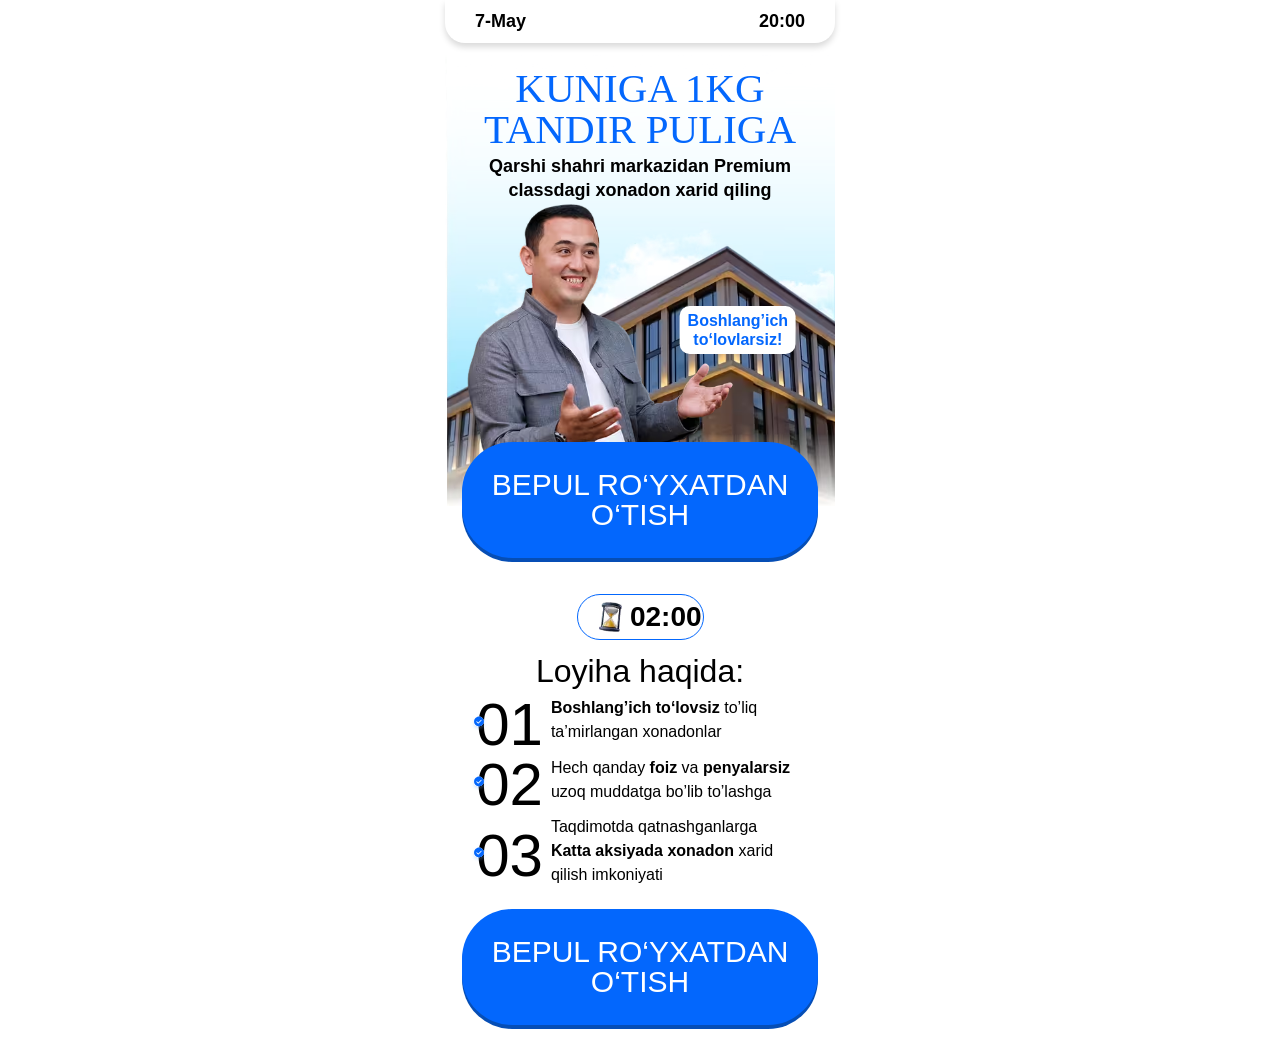
==== index.html @ 40c69740 "addd" ====
<!DOCTYPE html>
<html lang="uz">

<head>
    <meta charset="UTF-8">
    <meta name="viewport" content="width=device-width, initial-scale=1.0">
    <title>Document</title>
    <style>
        .center__bottom,.center__text,.center__title{position:relative}.hero__img,.logo{height:auto;width:100%}.btn,.center__title{text-transform:uppercase}*{margin:0;padding:0;box-sizing:border-box}body,html{overflow-x:hidden}.hero{padding-bottom:36px}.hero__container{max-width:390px;margin-left:auto;margin-right:auto}.hero__top{background-color:#fff;box-shadow:0 4px 6.6px 0 #00000026;padding:11px 30px;display:flex;align-items:center;justify-content:space-between;border-bottom-left-radius:20px;border-bottom-right-radius:20px;margin-bottom:25px}.btn,.timer-container{align-items:center;z-index:11;display:flex;margin-left:auto;margin-right:auto}.top__text{font-family:Inter,sans-serif;font-weight:700;font-size:18px;letter-spacing:0;text-align:center}.center__title{font-family:BebasNeue;font-weight:400;font-size:clamp(34px, 4vw, 41px);line-height:100%;text-align:center;color:#0367fd;margin-bottom:4px;z-index:11}.center__bottom__text,.center__text{font-family:Inter,sans-serif;text-align:center}.center__text{font-weight:700;font-size:clamp(14px, 6vw, 18px);line-height:135%;color:#000;z-index:11}.hero__img{max-width:456px;position:absolute;top:-150px}.logo{max-width:279px;position:relative;z-index:11;left:20px}.center__bottom__text{font-weight:600;font-size:16px;line-height:120%;color:#0367fd;background-color:#fff;padding:5px 8px;border-radius:10px;position:absolute;top:103px;left:50%;transform:translateX(34%);width:max-content}.btn,.inner__title,.row__title{font-family:BebasNeue,sans-serif;line-height:100%}.btn,.row__title,.timer-container{position:relative}.btn{font-weight:400;font-size:30px;text-align:center;max-width:356px;width:100%;justify-content:center;padding:28px 0;background-color:#0367fd;box-shadow:0 4px 0 0 #064eb5;border-radius:50px;border:none;color:#fff;margin-top:-60px}.timer-container{gap:8px;max-width:127px;width:100%;margin-top:36px;border:1px solid #0367fd;border-radius:50px;padding:8px 21px;height:46px}.timer{font-family:BebasNeue,sans-serif;font-weight:600;font-size:28px;letter-spacing:0}.inner__title{margin-top:15px;font-weight:400;font-size:32px;text-align:center;color:#000;margin-bottom:8px}.inner__row{display:flex;align-items:center;justify-content:center;gap:8px;margin-left:auto;margin-right:auto}.row__title{font-weight:400;font-size:60px}.sit{position:absolute;left:-5px;top:20px;height:auto}.row__text{font-family:Inter,sans-serif;font-weight:400;font-size:16px;line-height:150%;max-width:253px;width:100%;margin-bottom:10px}
    </style>
    <link rel="stylesheet" href="./css/main.css" media="print" onload="this.media='all'" />
    <noscript>
        <link rel="stylesheet" href="./css/main.css" />
    </noscript>
</head>

<body>

    <section class="hero">
            <div class="hero__container container">
                <div class="hero__top">
                    <p class="top__text">7-May</p>
                    <p class="top__text">20:00</p>
                </div>
                <div class="hero__center">
                    <h2 class="center__title">Kuniga 1kg tandir puliga</h2>
                    <p class="center__text">Qarshi shahri markazidan Premium <br> classdagi xonadon xarid qiling</p>
                    <div class="center__bottom">
                        <img src="./images/hero__img.avif" width="390" height="456" loading="lazy" decoding="async"
                            alt="Img" class="hero__img">
                        <img src="./images/logo.avif" width="279" height="295" fetchpriority="auto" decoding="async"
                            alt="logo" class="logo">
                        <p class="center__bottom__text">Boshlang’ich <br> to‘lovlarsiz!</p>
                    </div>
                    <button class="btn" id="open">bepul ro‘yxatdan o‘tish</button>
                    <div class="timer-container">
                        <img src="./images/clock.avif" width="24" height="30" loading="lazy" decoding="async" alt="clock"
                            class="clock">
                        <p class="timer" id="timer">01:58</p>
                    </div>
                    <div class="hero__inner">
                        <h2 class="inner__title">Loyiha haqida:</h2>
                        <div class="inner__row">
                            <h2 class="row__title">01 <img src="./images/sit.svg" width="16" height="16 decoding=" async"
                                    loading="lazy" alt="arrow" class="sit"></h2>
                            <p class="row__text"><b>Boshlang’ich to‘lovsiz</b> to’liq <br> ta’mirlangan xonadonlar</p>
                        </div>
                        <div class="inner__row">
                            <h2 class="row__title">02 <img src="./images/sit.svg" width="16" height="16 decoding=" async"
                                    loading="lazy" alt="arrow" class="sit"></h2>
                            <p class="row__text">Hech qanday <b>foiz</b> va <b>penyalarsiz <br></b> uzoq muddatga bo’lib
                                to’lashga </p>
                        </div>
                        <div class="inner__row">
                            <h2 class="row__title">03 <img src="./images/sit.svg" width="16" height="16 decoding=" async"
                                    loading="lazy" alt="arrow" class="sit"></h2>
                            <p class="row__text">Taqdimotda qatnashganlarga <br> <b>Katta aksiyada xonadon</b> xarid <br>
                                qilish imkoniyati</p>
                        </div>
                        <br><br><br><br>
                    </div>
                    <button class="btn" id="open">bepul ro‘yxatdan o‘tish</button>
                </div>
            </div>
    </section>

    <div id="registrationModal" class="homeModal" style="display: none">
        <div class="homeModalOverlay"></div>
        <div class="homeFormContainer">
            <button class="closeButton" id="closeModalBtn">
                <svg xmlns="http://www.w3.org/2000/svg" width="16" height="16" viewBox="0 0 12 12" fill="none">
                    <path d="M1 11L11 1M1 1.00001L11 11" stroke="currentColor" stroke-width="1.5"
                        stroke-linecap="round" />
                </svg>
            </button>
            <div class="homeFormTop">
                <h1 class="homeFormTopTitle">
                    Ro'yxatdan o'tish uchun <br> ma'lumotlaringizni kiriting!
                </h1>
            </div>
            <form id="registrationForm" name="contact-form">
                <div class="HomeFormRow">
                    <label class="HomeFormRowLabel" for="name">Ismingiz:</label>
                    <input class="HomeFormRowInput" type="text" id="name" name="name" placeholder="Ismingizni kiriting"
                        autocomplete="name" />
                    <p class="homeFormErrorText" id="nameError" style="display: none">❌ Ismingizni kiriting!</p>
                </div>

                <div class="HomeFormRow">
                    <label class="HomeFormRowLabel" for="phone">Telefon raqamingiz:</label>
                    <div class="phone-input-container">
                        <button type="button" class="selected-country" id="selectedCountry">
                            <div id="selectedCountryFlag" style="display: flex; align-items: center;"></div>
                            <svg id="dropdownIcon" xmlns="http://www.w3.org/2000/svg" width="16" height="16"
                                viewBox="0 0 24 24" fill="none" stroke="currentColor" stroke-width="2"
                                stroke-linecap="round" stroke-linejoin="round">
                                <polyline points="6 9 12 15 18 9"></polyline>
                            </svg>
                            <span class="selected-code" id="selectedCountryCodeText">+998</span>
                        </button>
                        <div class="country-dropdown" id="countryDropdown" style="display:none"></div>
                        <div class="phone-field" style="flex: 1;">
                            <input class="HomeFormRowInput phone-input" type="tel" id="phone" name="phone"
                                inputmode="numeric" placeholder="88 888 88 88" autocomplete="tel"
                                style="border: none; background-color: transparent; padding-left: 5px; width: 100%;" />
                        </div>
                    </div>
                    <p class="homeFormErrorText" id="phoneError" style="display:none">❌ Telefon raqam mos emas!</p>
                </div>

                <button type="submit" class="HomeFormBtn" id="submitBtn">DAVOM ETISH</button>
            </form>
        </div>
    </div>

    <script defer src="./js/phoneFormatter.js"></script>
    <script defer src="./js/app.js"></script>
</body>

</html>
---- css/main.css ----
@font-face {
    font-family: BebasNeue;
    src: url(../fonts/BebasNeue-Regular.woff2);
    font-display: swap;
}

.country-dropdown,.homeFormContainer{width:100%;box-shadow:0 4px 12px rgb(0 0 0 / .1)}.HomeFormBtn{background:#fb0;text-transform:uppercase;display:flex;align-items:center;justify-content:center}.selected-country{display:flex;align-items:center;background-color:#fff0}.country-option{display:flex;justify-content:space-between;align-items:center}.homeModal,.homeModalOverlay{position:fixed;top:0;height:100vh;width:100%;left:0}.homeModal{z-index:30;justify-content:center;align-items:center;display:flex}.homeModalOverlay{background-color:rgb(0 0 0 / .3);backdrop-filter:blur(5px)}.homeFormContainer{z-index:30;background-color:#fff;color:#000;border-radius:8px;padding:20px 40px 40px;max-width:520px;margin:0 20px;position:fixed;top:50%;left:50%;transform:translate(-50%,-50%)}.homeFormTop{display:flex;justify-content:space-between}.homeFormTopTitle{font-family:Inter,sans-serif;font-size:clamp(21px, 6.6vw, 24px);margin:0 auto 20px;color:#000;font-weight:600;text-align:center}.HomeFormRowInput,.HomeFormRowLabel,.homeFormErrorText{font-family:system-ui,-apple-system,BlinkMacSystemFont,"Segoe UI",sans-serif}.closeButton{background:0 0;border:none;cursor:pointer;padding:4px;justify-content:center;align-items:center;display:flex;position:absolute;top:20px;right:20px;color:#000}.HomeFormRowInput,.country-option:hover{background-color:#f3f7f8}.HomeFormBtn,.phone-input-container{align-items:center;position:relative}.homeFormErrorText{color:#e53e3e;margin-bottom:12px;font-size:14px;padding-top:5px;padding-bottom:5px}.HomeFormRowInput,.HomeFormRowLabel{font-size:18px}.HomeFormRow{margin-bottom:20px}.HomeFormRowLabel{display:block;margin-bottom:6px;color:#000}.HomeFormRowInput{width:100%;padding:10px 16px;border:1px solid #c9c9c9;min-height:48px;border-radius:6px;font-weight:400;outline:0;height:50px;transition:border-color .2s}.HomeFormRowInput:focus,.phone-input-container:focus{border-color:#e71f1f}.HomeFormRowInput::placeholder{color:#aaa}.HomeFormBtn{font-family:sans-serif;height:60px;width:100%;cursor:pointer;border-radius:10px;background-color:#0367FD;transition:.3s;font-weight:700;font-size:28px;color:#fff;text-transform:uppercase;border:none;display:flex;justify-content:center}.country-dropdown,.country-option,.selected-country{font-weight:400!important}.phone-input-container{display:flex;border:1px solid #c9c9c9;background-color:#fff0;border-radius:6px}.selected-code{display:flex;margin-left:10px}.country-selector{position:relative;margin-right:10px}.selected-country{display:flex;align-items:center;padding:10px 0 10px 10px;border-radius:6px;cursor:pointer;min-height:50px;font-family:sans-serif!important;font-size:18px;min-width:max-content;border:none;background-color:#fff0}.country-dropdown{position:absolute;top:110%;left:0;background-color:#fff;border:1px solid #c9c9c9;border-radius:6px;z-index:40;max-height:200px;overflow-y:auto;font-family:sans-serif!important}.country-option{display:flex;justify-content:space-between;align-items:center;padding:10px;cursor:pointer;font-family:sans-serif}.country-option.selected{background-color:#e6f0fa}@media screen and (max-width:768px){.homeFormContainer{max-width:100%;padding:80px 20px 20px;margin:0;border-radius:6px;height:100vh}.homeFormTopTitle{text-align:center;max-width:408px;margin-left:auto;margin-right:auto;font-weight:700;margin-bottom:15px}.homeFormTop{flex-direction:column;align-items:flex-start}.closeButton{width:100%;height:50px;background-color:#000;color:#fff;padding-right:20px;top:0;left:0;justify-content:end}.homeFormErrorText{font-size:12px;margin-bottom:8px}.HomeFormRowLabel{margin-bottom:6px}.HomeFormRowInput{padding:0 12px;min-height:40px;background-color:#fff0}.HomeFormRowInput::placeholder{color:#a3a3a3}.HomeFormBtn{font-size:18px;font-weight:700;margin-top:24px}}@media screen and (max-width:480px){.homeFormContainer{max-width:100%;padding:80px 20px 20px;margin:0;border-radius:6px;height:100vh}.homeFormTopTitle{text-align:center;margin:0 auto 15px}.homeFormErrorText{font-size:12px;margin-bottom:8px}.HomeFormRowLabel{margin-bottom:6px}.HomeFormRowInput{padding:0 12px;min-height:40px;background-color:#fff0;border-radius:10px}.HomeFormRowInput::placeholder{color:#a3a3a3}.HomeFormBtn{font-size:16px;padding:10px 0;margin-top:24px;height:50px}}
---- css/main.css ----
@font-face {
    font-family: BebasNeue;
    src: url(../fonts/BebasNeue-Regular.woff2);
    font-display: swap;
}

.country-dropdown,.homeFormContainer{width:100%;box-shadow:0 4px 12px rgb(0 0 0 / .1)}.HomeFormBtn{background:#fb0;text-transform:uppercase;display:flex;align-items:center;justify-content:center}.selected-country{display:flex;align-items:center;background-color:#fff0}.country-option{display:flex;justify-content:space-between;align-items:center}.homeModal,.homeModalOverlay{position:fixed;top:0;height:100vh;width:100%;left:0}.homeModal{z-index:30;justify-content:center;align-items:center;display:flex}.homeModalOverlay{background-color:rgb(0 0 0 / .3);backdrop-filter:blur(5px)}.homeFormContainer{z-index:30;background-color:#fff;color:#000;border-radius:8px;padding:20px 40px 40px;max-width:520px;margin:0 20px;position:fixed;top:50%;left:50%;transform:translate(-50%,-50%)}.homeFormTop{display:flex;justify-content:space-between}.homeFormTopTitle{font-family:Inter,sans-serif;font-size:clamp(21px, 6.6vw, 24px);margin:0 auto 20px;color:#000;font-weight:600;text-align:center}.HomeFormRowInput,.HomeFormRowLabel,.homeFormErrorText{font-family:system-ui,-apple-system,BlinkMacSystemFont,"Segoe UI",sans-serif}.closeButton{background:0 0;border:none;cursor:pointer;padding:4px;justify-content:center;align-items:center;display:flex;position:absolute;top:20px;right:20px;color:#000}.HomeFormRowInput,.country-option:hover{background-color:#f3f7f8}.HomeFormBtn,.phone-input-container{align-items:center;position:relative}.homeFormErrorText{color:#e53e3e;margin-bottom:12px;font-size:14px;padding-top:5px;padding-bottom:5px}.HomeFormRowInput,.HomeFormRowLabel{font-size:18px}.HomeFormRow{margin-bottom:20px}.HomeFormRowLabel{display:block;margin-bottom:6px;color:#000}.HomeFormRowInput{width:100%;padding:10px 16px;border:1px solid #c9c9c9;min-height:48px;border-radius:6px;font-weight:400;outline:0;height:50px;transition:border-color .2s}.HomeFormRowInput:focus,.phone-input-container:focus{border-color:#e71f1f}.HomeFormRowInput::placeholder{color:#aaa}.HomeFormBtn{font-family:sans-serif;height:60px;width:100%;cursor:pointer;border-radius:10px;background-color:#0367FD;transition:.3s;font-weight:700;font-size:28px;color:#fff;text-transform:uppercase;border:none;display:flex;justify-content:center}.country-dropdown,.country-option,.selected-country{font-weight:400!important}.phone-input-container{display:flex;border:1px solid #c9c9c9;background-color:#fff0;border-radius:6px}.selected-code{display:flex;margin-left:10px}.country-selector{position:relative;margin-right:10px}.selected-country{display:flex;align-items:center;padding:10px 0 10px 10px;border-radius:6px;cursor:pointer;min-height:50px;font-family:sans-serif!important;font-size:18px;min-width:max-content;border:none;background-color:#fff0}.country-dropdown{position:absolute;top:110%;left:0;background-color:#fff;border:1px solid #c9c9c9;border-radius:6px;z-index:40;max-height:200px;overflow-y:auto;font-family:sans-serif!important}.country-option{display:flex;justify-content:space-between;align-items:center;padding:10px;cursor:pointer;font-family:sans-serif}.country-option.selected{background-color:#e6f0fa}@media screen and (max-width:768px){.homeFormContainer{max-width:100%;padding:80px 20px 20px;margin:0;border-radius:6px;height:100vh}.homeFormTopTitle{text-align:center;max-width:408px;margin-left:auto;margin-right:auto;font-weight:700;margin-bottom:15px}.homeFormTop{flex-direction:column;align-items:flex-start}.closeButton{width:100%;height:50px;background-color:#000;color:#fff;padding-right:20px;top:0;left:0;justify-content:end}.homeFormErrorText{font-size:12px;margin-bottom:8px}.HomeFormRowLabel{margin-bottom:6px}.HomeFormRowInput{padding:0 12px;min-height:40px;background-color:#fff0}.HomeFormRowInput::placeholder{color:#a3a3a3}.HomeFormBtn{font-size:18px;font-weight:700;margin-top:24px}}@media screen and (max-width:480px){.homeFormContainer{max-width:100%;padding:80px 20px 20px;margin:0;border-radius:6px;height:100vh}.homeFormTopTitle{text-align:center;margin:0 auto 15px}.homeFormErrorText{font-size:12px;margin-bottom:8px}.HomeFormRowLabel{margin-bottom:6px}.HomeFormRowInput{padding:0 12px;min-height:40px;background-color:#fff0;border-radius:10px}.HomeFormRowInput::placeholder{color:#a3a3a3}.HomeFormBtn{font-size:16px;padding:10px 0;margin-top:24px;height:50px}}
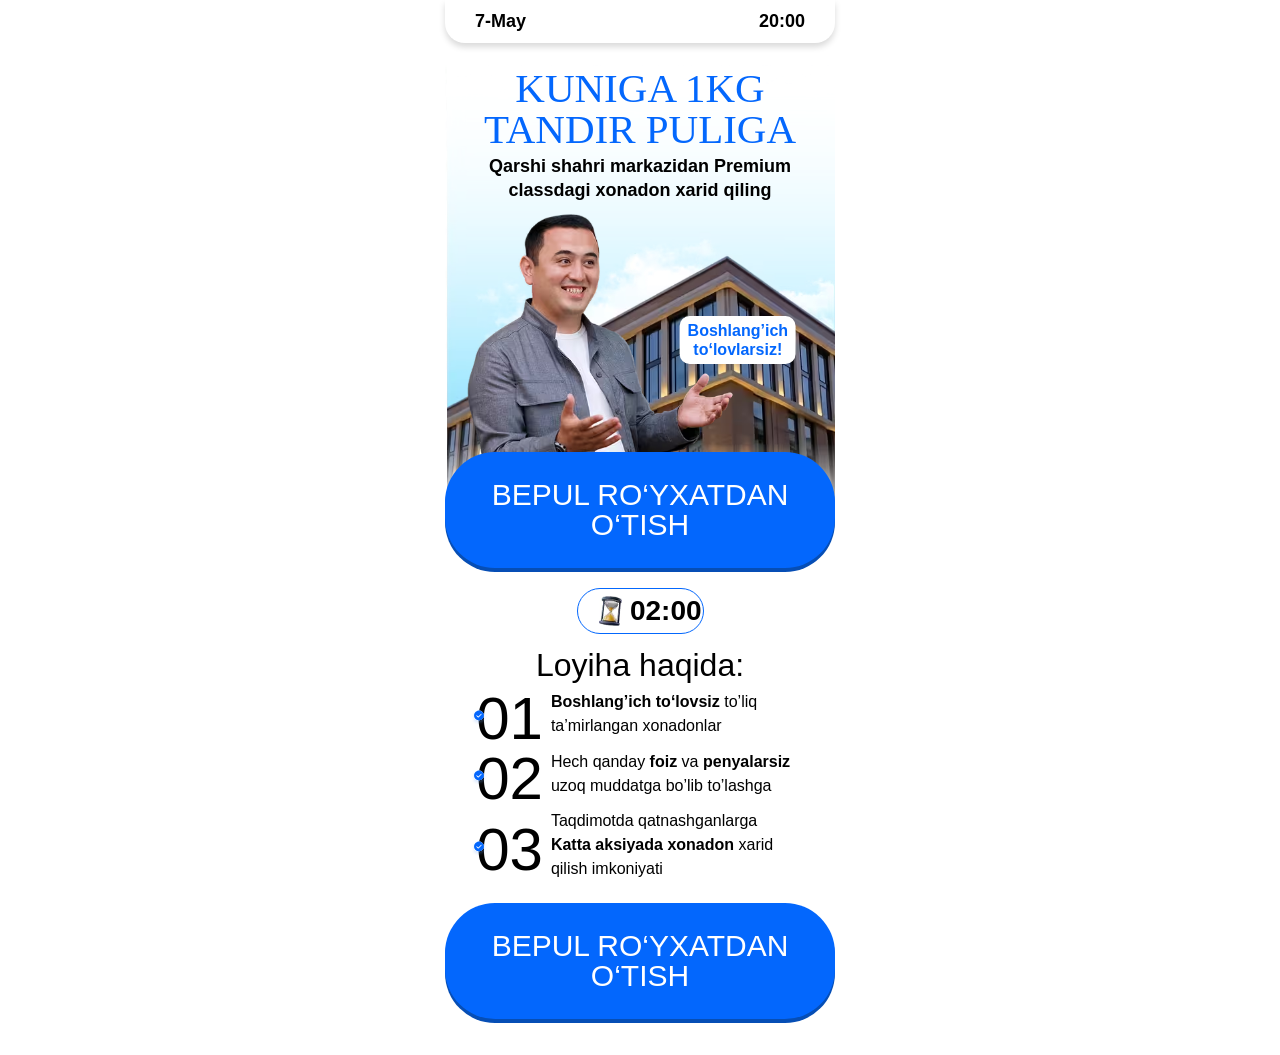
==== commit 55ff1fc8: "addd" ====
--- a/index.html
+++ b/index.html
@@ -5,9 +5,7 @@
     <meta charset="UTF-8">
     <meta name="viewport" content="width=device-width, initial-scale=1.0">
     <title>Document</title>
-    <style>
-        .center__bottom,.center__text,.center__title{position:relative}.hero__img,.logo{height:auto;width:100%}.btn,.center__title{text-transform:uppercase}*{margin:0;padding:0;box-sizing:border-box}body,html{overflow-x:hidden}.hero{padding-bottom:36px}.hero__container{max-width:390px;margin-left:auto;margin-right:auto}.hero__top{background-color:#fff;box-shadow:0 4px 6.6px 0 #00000026;padding:11px 30px;display:flex;align-items:center;justify-content:space-between;border-bottom-left-radius:20px;border-bottom-right-radius:20px;margin-bottom:25px}.btn,.timer-container{align-items:center;z-index:11;display:flex;margin-left:auto;margin-right:auto}.top__text{font-family:Inter,sans-serif;font-weight:700;font-size:18px;letter-spacing:0;text-align:center}.center__title{font-family:BebasNeue;font-weight:400;font-size:clamp(34px, 4vw, 41px);line-height:100%;text-align:center;color:#0367fd;margin-bottom:4px;z-index:11}.center__bottom__text,.center__text{font-family:Inter,sans-serif;text-align:center}.center__text{font-weight:700;font-size:clamp(14px, 6vw, 18px);line-height:135%;color:#000;z-index:11}.hero__img{max-width:456px;position:absolute;top:-150px}.logo{max-width:279px;position:relative;z-index:11;left:20px}.center__bottom__text{font-weight:600;font-size:16px;line-height:120%;color:#0367fd;background-color:#fff;padding:5px 8px;border-radius:10px;position:absolute;top:103px;left:50%;transform:translateX(34%);width:max-content}.btn,.inner__title,.row__title{font-family:BebasNeue,sans-serif;line-height:100%}.btn,.row__title,.timer-container{position:relative}.btn{font-weight:400;font-size:30px;text-align:center;max-width:356px;width:100%;justify-content:center;padding:28px 0;background-color:#0367fd;box-shadow:0 4px 0 0 #064eb5;border-radius:50px;border:none;color:#fff;margin-top:-60px}.timer-container{gap:8px;max-width:127px;width:100%;margin-top:36px;border:1px solid #0367fd;border-radius:50px;padding:8px 21px;height:46px}.timer{font-family:BebasNeue,sans-serif;font-weight:600;font-size:28px;letter-spacing:0}.inner__title{margin-top:15px;font-weight:400;font-size:32px;text-align:center;color:#000;margin-bottom:8px}.inner__row{display:flex;align-items:center;justify-content:center;gap:8px;margin-left:auto;margin-right:auto}.row__title{font-weight:400;font-size:60px}.sit{position:absolute;left:-5px;top:20px;height:auto}.row__text{font-family:Inter,sans-serif;font-weight:400;font-size:16px;line-height:150%;max-width:253px;width:100%;margin-bottom:10px}
-    </style>
+<style>.center__bottom,.center__text,.center__title{position:relative}.hero__img,.logo{height:auto;width:100%}.btn,.center__title{text-transform:uppercase}*{margin:0;padding:0;box-sizing:border-box}body,html{overflow-x:hidden}.hero{padding-bottom:36px}.hero__container{max-width:390px;margin-left:auto;margin-right:auto}.hero__top{background-color:#fff;box-shadow:0 4px 6.6px 0 #00000026;padding:11px 30px;display:flex;align-items:center;justify-content:space-between;border-bottom-left-radius:20px;border-bottom-right-radius:20px;margin-bottom:25px}.btn,.timer-container{align-items:center;z-index:11;display:flex;margin-left:auto;margin-right:auto}.top__text{font-family:Inter,sans-serif;font-weight:700;font-size:18px;letter-spacing:0;text-align:center}.center__title{font-family:BebasNeue;font-weight:400;font-size:clamp(34px, 4vw, 41px);line-height:100%;text-align:center;color:#0367fd;margin-bottom:4px;z-index:11}.center__bottom__text,.center__text{font-family:Inter,sans-serif;text-align:center}.center__text{font-weight:700;font-size:clamp(14px, 6vw, 18px);line-height:135%;color:#000;z-index:11}.hero__img{max-width:456px;position:absolute;top:-150px}.logo{max-width:clamp(263px, 85vw, 279px);width:100%;position:relative;z-index:11;left:20px}.center__bottom__text{font-weight:600;font-size:16px;line-height:120%;color:#0367fd;background-color:#fff;padding:5px 8px;border-radius:10px;position:absolute;top:103px;left:50%;transform:translateX(34%);width:max-content}.btn,.inner__title,.row__title{font-family:BebasNeue,sans-serif;line-height:100%}.btn,.row__title,.timer-container{position:relative}.btn{font-weight:400;font-size:30px;text-align:center;max-width:clamp(280px, 90vw, 396px);width:100%;display:flex;justify-content:center;padding:28px 0;background-color:#0367fd;box-shadow:0 4px 0 0 #064eb5;border-radius:50px;border:none;color:#fff;margin-top:-60px;margin-left:auto;margin-right:auto}.timer-container{gap:8px;max-width:127px;width:100%;margin-top:20px;border:1px solid #0367fd;border-radius:50px;padding:8px 21px;height:46px}.timer{font-family:BebasNeue,sans-serif;font-weight:600;font-size:28px;letter-spacing:0}.inner__title{margin-top:15px;font-weight:400;font-size:32px;text-align:center;color:#000;margin-bottom:8px}.inner__row{display:flex;align-items:center;justify-content:center;gap:8px;margin-left:auto;margin-right:auto;padding-left:20px;padding-right:20px}.row__title{font-weight:400;font-size:60px}.sit{position:absolute;left:-5px;top:20px;height:auto}.row__text{font-family:Inter,sans-serif;font-weight:400;font-size:clamp(14px, 4vw, 16px);line-height:150%;max-width:253px;width:100%;margin-bottom:10px}</style>
     <link rel="stylesheet" href="./css/main.css" media="print" onload="this.media='all'" />
     <noscript>
         <link rel="stylesheet" href="./css/main.css" />
@@ -17,51 +15,52 @@
 <body>
 
     <section class="hero">
-            <div class="hero__container container">
-                <div class="hero__top">
-                    <p class="top__text">7-May</p>
-                    <p class="top__text">20:00</p>
+        <div class="hero__container container">
+            <div class="hero__top">
+                <p class="top__text">7-May</p>
+                <p class="top__text">20:00</p>
+            </div>
+            <div class="hero__center">
+                <h2 class="center__title">Kuniga 1kg tandir puliga</h2>
+                <p class="center__text" style="margin-bottom: 10px;">Qarshi shahri markazidan Premium <br> classdagi
+                    xonadon xarid qiling</p>
+                <div class="center__bottom">
+                    <img src="./images/hero__img.avif" width="390" height="456" loading="lazy" decoding="async"
+                        alt="Img" class="hero__img">
+                    <img src="./images/logo.avif" width="279" height="295" fetchpriority="auto" decoding="async"
+                        alt="logo" class="logo">
+                    <p class="center__bottom__text">Boshlang’ich <br> to‘lovlarsiz!</p>
                 </div>
-                <div class="hero__center">
-                    <h2 class="center__title">Kuniga 1kg tandir puliga</h2>
-                    <p class="center__text">Qarshi shahri markazidan Premium <br> classdagi xonadon xarid qiling</p>
-                    <div class="center__bottom">
-                        <img src="./images/hero__img.avif" width="390" height="456" loading="lazy" decoding="async"
-                            alt="Img" class="hero__img">
-                        <img src="./images/logo.avif" width="279" height="295" fetchpriority="auto" decoding="async"
-                            alt="logo" class="logo">
-                        <p class="center__bottom__text">Boshlang’ich <br> to‘lovlarsiz!</p>
+                <button class="btn" id="open">bepul ro‘yxatdan o‘tish</button>
+                <div class="timer-container">
+                    <img src="./images/clock.avif" width="24" height="30" loading="lazy" decoding="async" alt="clock"
+                        class="clock">
+                    <p class="timer" id="timer">01:58</p>
+                </div>
+                <div class="hero__inner">
+                    <h2 class="inner__title">Loyiha haqida:</h2>
+                    <div class="inner__row">
+                        <h2 class="row__title">01 <img src="./images/sit.svg" width="16" height="16 decoding=" async"
+                                loading="lazy" alt="arrow" class="sit"></h2>
+                        <p class="row__text"><b>Boshlang’ich to‘lovsiz</b> to’liq <br> ta’mirlangan xonadonlar</p>
                     </div>
-                    <button class="btn" id="open">bepul ro‘yxatdan o‘tish</button>
-                    <div class="timer-container">
-                        <img src="./images/clock.avif" width="24" height="30" loading="lazy" decoding="async" alt="clock"
-                            class="clock">
-                        <p class="timer" id="timer">01:58</p>
+                    <div class="inner__row">
+                        <h2 class="row__title">02 <img src="./images/sit.svg" width="16" height="16 decoding=" async"
+                                loading="lazy" alt="arrow" class="sit"></h2>
+                        <p class="row__text">Hech qanday <b>foiz</b> va <b>penyalarsiz <br></b> uzoq muddatga bo’lib
+                            to’lashga </p>
                     </div>
-                    <div class="hero__inner">
-                        <h2 class="inner__title">Loyiha haqida:</h2>
-                        <div class="inner__row">
-                            <h2 class="row__title">01 <img src="./images/sit.svg" width="16" height="16 decoding=" async"
-                                    loading="lazy" alt="arrow" class="sit"></h2>
-                            <p class="row__text"><b>Boshlang’ich to‘lovsiz</b> to’liq <br> ta’mirlangan xonadonlar</p>
-                        </div>
-                        <div class="inner__row">
-                            <h2 class="row__title">02 <img src="./images/sit.svg" width="16" height="16 decoding=" async"
-                                    loading="lazy" alt="arrow" class="sit"></h2>
-                            <p class="row__text">Hech qanday <b>foiz</b> va <b>penyalarsiz <br></b> uzoq muddatga bo’lib
-                                to’lashga </p>
-                        </div>
-                        <div class="inner__row">
-                            <h2 class="row__title">03 <img src="./images/sit.svg" width="16" height="16 decoding=" async"
-                                    loading="lazy" alt="arrow" class="sit"></h2>
-                            <p class="row__text">Taqdimotda qatnashganlarga <br> <b>Katta aksiyada xonadon</b> xarid <br>
-                                qilish imkoniyati</p>
-                        </div>
-                        <br><br><br><br>
+                    <div class="inner__row">
+                        <h2 class="row__title">03 <img src="./images/sit.svg" width="16" height="16 decoding=" async"
+                                loading="lazy" alt="arrow" class="sit"></h2>
+                        <p class="row__text">Taqdimotda qatnashganlarga <br> <b>Katta aksiyada xonadon</b> xarid <br>
+                            qilish imkoniyati</p>
                     </div>
-                    <button class="btn" id="open">bepul ro‘yxatdan o‘tish</button>
+                    <br><br><br><br>
                 </div>
+                <button class="btn" id="open">bepul ro‘yxatdan o‘tish</button>
             </div>
+        </div>
     </section>
 
     <div id="registrationModal" class="homeModal" style="display: none">
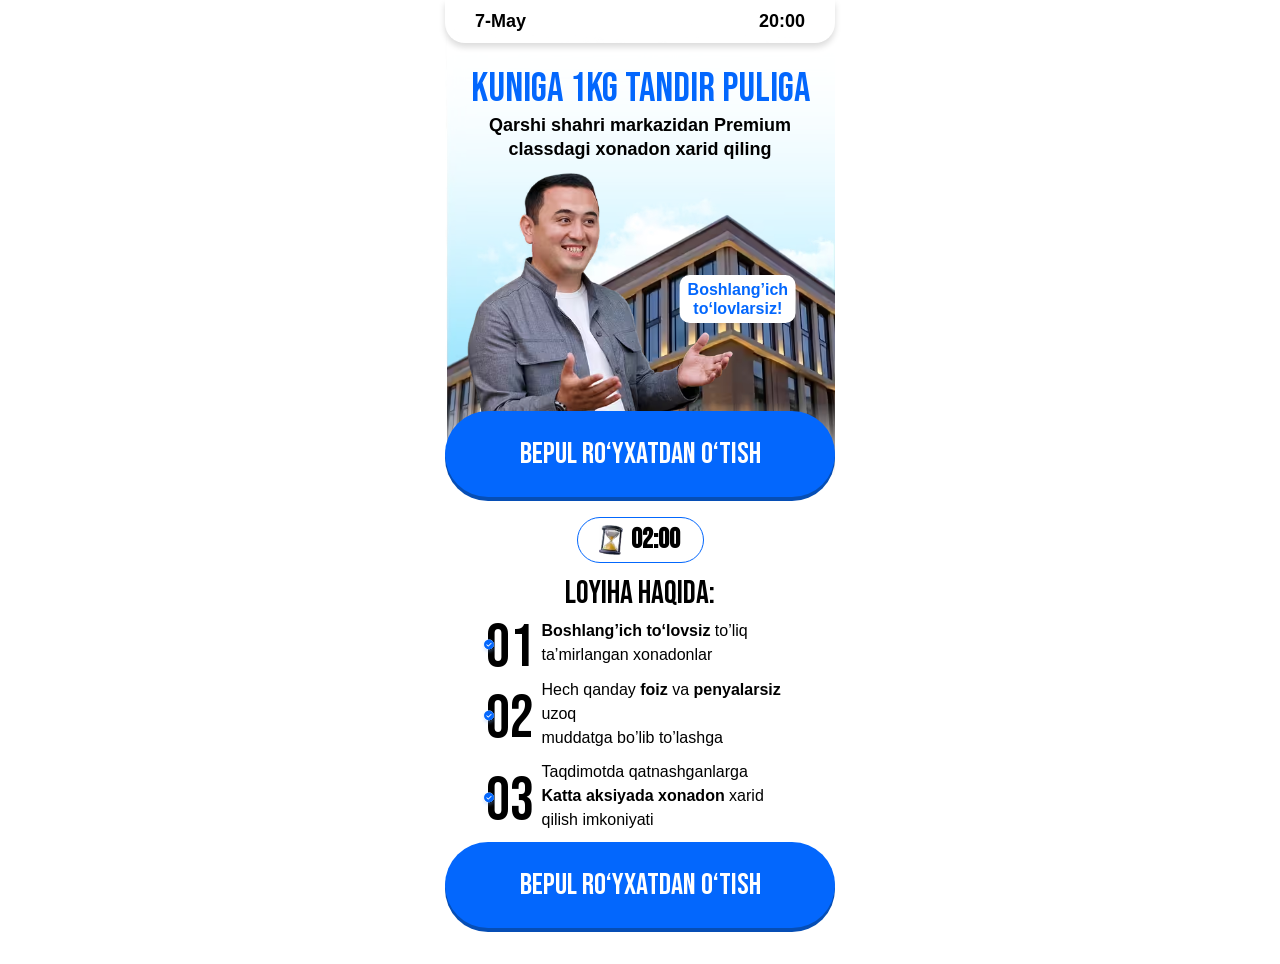
==== commit a213bf0d: "add" ====
--- a/index.html
+++ b/index.html
@@ -1,119 +1,66 @@
 <!DOCTYPE html>
 <html lang="uz">
-
 <head>
-    <meta charset="UTF-8">
-    <meta name="viewport" content="width=device-width, initial-scale=1.0">
-    <title>Document</title>
-<style>.center__bottom,.center__text,.center__title{position:relative}.hero__img,.logo{height:auto;width:100%}.btn,.center__title{text-transform:uppercase}*{margin:0;padding:0;box-sizing:border-box}body,html{overflow-x:hidden}.hero{padding-bottom:36px}.hero__container{max-width:390px;margin-left:auto;margin-right:auto}.hero__top{background-color:#fff;box-shadow:0 4px 6.6px 0 #00000026;padding:11px 30px;display:flex;align-items:center;justify-content:space-between;border-bottom-left-radius:20px;border-bottom-right-radius:20px;margin-bottom:25px}.btn,.timer-container{align-items:center;z-index:11;display:flex;margin-left:auto;margin-right:auto}.top__text{font-family:Inter,sans-serif;font-weight:700;font-size:18px;letter-spacing:0;text-align:center}.center__title{font-family:BebasNeue;font-weight:400;font-size:clamp(34px, 4vw, 41px);line-height:100%;text-align:center;color:#0367fd;margin-bottom:4px;z-index:11}.center__bottom__text,.center__text{font-family:Inter,sans-serif;text-align:center}.center__text{font-weight:700;font-size:clamp(14px, 6vw, 18px);line-height:135%;color:#000;z-index:11}.hero__img{max-width:456px;position:absolute;top:-150px}.logo{max-width:clamp(263px, 85vw, 279px);width:100%;position:relative;z-index:11;left:20px}.center__bottom__text{font-weight:600;font-size:16px;line-height:120%;color:#0367fd;background-color:#fff;padding:5px 8px;border-radius:10px;position:absolute;top:103px;left:50%;transform:translateX(34%);width:max-content}.btn,.inner__title,.row__title{font-family:BebasNeue,sans-serif;line-height:100%}.btn,.row__title,.timer-container{position:relative}.btn{font-weight:400;font-size:30px;text-align:center;max-width:clamp(280px, 90vw, 396px);width:100%;display:flex;justify-content:center;padding:28px 0;background-color:#0367fd;box-shadow:0 4px 0 0 #064eb5;border-radius:50px;border:none;color:#fff;margin-top:-60px;margin-left:auto;margin-right:auto}.timer-container{gap:8px;max-width:127px;width:100%;margin-top:20px;border:1px solid #0367fd;border-radius:50px;padding:8px 21px;height:46px}.timer{font-family:BebasNeue,sans-serif;font-weight:600;font-size:28px;letter-spacing:0}.inner__title{margin-top:15px;font-weight:400;font-size:32px;text-align:center;color:#000;margin-bottom:8px}.inner__row{display:flex;align-items:center;justify-content:center;gap:8px;margin-left:auto;margin-right:auto;padding-left:20px;padding-right:20px}.row__title{font-weight:400;font-size:60px}.sit{position:absolute;left:-5px;top:20px;height:auto}.row__text{font-family:Inter,sans-serif;font-weight:400;font-size:clamp(14px, 4vw, 16px);line-height:150%;max-width:253px;width:100%;margin-bottom:10px}</style>
-    <link rel="stylesheet" href="./css/main.css" media="print" onload="this.media='all'" />
-    <noscript>
-        <link rel="stylesheet" href="./css/main.css" />
-    </noscript>
+<meta charset="UTF-8">
+<meta name="viewport" content="width=device-width,initial-scale=1">
+<title>Yuksalish</title>
+<link rel="preload" href="./fonts/BebasNeue-Regular.woff2" as="font" type="font/woff2" crossorigin>
+<style>@font-face{font-family:BebasNeue;src:url(./fonts/BebasNeue-Regular.woff2) format("woff2");font-display:swap}*{margin:0;padding:0;box-sizing:border-box}body,html{overflow-x:hidden}.hero{padding-bottom:36px}.hero__container{max-width:390px;margin:0 auto}.hero__top{background:#fff;box-shadow:0 4px 6.6px 0 #00000026;padding:11px 30px;display:flex;align-items:center;justify-content:space-between;border-radius:0 0 20px 20px;margin-bottom:25px}.top__text{font-family:Inter,sans-serif;font-weight:700;font-size:18px;text-align:center}.center__title{font-family:BebasNeue,sans-serif;font-weight:400;font-size:clamp(34px,10vw,41px);line-height:100%;text-align:center;text-transform:uppercase;color:#0367fd;margin-bottom:4px;padding:0 20px;position:relative;z-index:11}.center__text{font-family:Inter,sans-serif;font-weight:700;font-size:clamp(14px,6vw,18px);line-height:135%;text-align:center;color:#000;margin-bottom:10px;position:relative;z-index:11}.center__bottom{position:relative}.hero__img{max-width:456px;width:100%;height:auto;position:absolute;top:-150px}.logo{max-width:clamp(263px,85vw,279px);width:100%;height:auto;position:relative;z-index:11;left:20px}.center__bottom__text{font-family:Inter,sans-serif;font-weight:600;font-size:16px;line-height:120%;text-align:center;color:#0367fd;background:#fff;padding:5px 8px;border-radius:10px;position:absolute;top:103px;left:50%;transform:translateX(34%);width:max-content}.btn{font-family:BebasNeue,sans-serif;font-weight:400;font-size:30px;line-height:100%;text-align:center;text-transform:uppercase;max-width:clamp(280px,90vw,396px);width:100%;display:flex;align-items:center;justify-content:center;padding:28px 0;background:#0367fd;box-shadow:0 4px 0 0 #064eb5;border-radius:50px;color:#fff;text-decoration:none;margin:-60px auto 0;position:relative;z-index:11}.timer-container{display:flex;align-items:center;gap:8px;max-width:127px;width:100%;margin:20px auto 0;border:1px solid #0367fd;border-radius:50px;padding:8px 21px;height:46px;position:relative;z-index:11}.timer{font-family:BebasNeue,sans-serif;font-weight:600;font-size:28px}.inner__title{font-family:BebasNeue,sans-serif;font-weight:400;font-size:32px;line-height:100%;text-align:center;color:#000;margin:15px 0 8px}.inner__row{display:flex;align-items:center;justify-content:center;gap:8px;padding:0 20px}.row__title{font-family:BebasNeue,sans-serif;font-weight:400;font-size:clamp(30px,20vw,60px);line-height:100%;position:relative}.sit{position:absolute;left:-5px;top:20px}.row__text{font-family:Inter,sans-serif;font-size:clamp(14px,4vw,16px);line-height:150%;max-width:253px;width:100%;margin-bottom:10px}.hero__inner{margin-bottom:60px}</style>
+<!-- Meta Pixel Code -->
+<script>
+!function(f,b,e,v,n,t,s)
+{if(f.fbq)return;n=f.fbq=function(){n.callMethod?
+n.callMethod.apply(n,arguments):n.queue.push(arguments)};
+if(!f._fbq)f._fbq=n;n.push=n;n.loaded=!0;n.version='2.0';
+n.queue=[];t=b.createElement(e);t.async=!0;
+t.src=v;s=b.getElementsByTagName(e)[0];
+s.parentNode.insertBefore(t,s)}(window, document,'script',
+'https://connect.facebook.net/en_US/fbevents.js');
+fbq('init', '3250168155165991');
+fbq('track', 'PageView');
+</script>
+<noscript><img height="1" width="1" style="display:none"
+src="https://www.facebook.com/tr?id=3250168155165991&ev=PageView&noscript=1"
+/></noscript>
+<!-- End Meta Pixel Code -->
 </head>
-
 <body>
-
-    <section class="hero">
-        <div class="hero__container container">
-            <div class="hero__top">
-                <p class="top__text">7-May</p>
-                <p class="top__text">20:00</p>
-            </div>
-            <div class="hero__center">
-                <h2 class="center__title">Kuniga 1kg tandir puliga</h2>
-                <p class="center__text" style="margin-bottom: 10px;">Qarshi shahri markazidan Premium <br> classdagi
-                    xonadon xarid qiling</p>
-                <div class="center__bottom">
-                    <img src="./images/hero__img.avif" width="390" height="456" loading="lazy" decoding="async"
-                        alt="Img" class="hero__img">
-                    <img src="./images/logo.avif" width="279" height="295" fetchpriority="auto" decoding="async"
-                        alt="logo" class="logo">
-                    <p class="center__bottom__text">Boshlang’ich <br> to‘lovlarsiz!</p>
-                </div>
-                <button class="btn" id="open">bepul ro‘yxatdan o‘tish</button>
-                <div class="timer-container">
-                    <img src="./images/clock.avif" width="24" height="30" loading="lazy" decoding="async" alt="clock"
-                        class="clock">
-                    <p class="timer" id="timer">01:58</p>
-                </div>
-                <div class="hero__inner">
-                    <h2 class="inner__title">Loyiha haqida:</h2>
-                    <div class="inner__row">
-                        <h2 class="row__title">01 <img src="./images/sit.svg" width="16" height="16 decoding=" async"
-                                loading="lazy" alt="arrow" class="sit"></h2>
-                        <p class="row__text"><b>Boshlang’ich to‘lovsiz</b> to’liq <br> ta’mirlangan xonadonlar</p>
-                    </div>
-                    <div class="inner__row">
-                        <h2 class="row__title">02 <img src="./images/sit.svg" width="16" height="16 decoding=" async"
-                                loading="lazy" alt="arrow" class="sit"></h2>
-                        <p class="row__text">Hech qanday <b>foiz</b> va <b>penyalarsiz <br></b> uzoq muddatga bo’lib
-                            to’lashga </p>
-                    </div>
-                    <div class="inner__row">
-                        <h2 class="row__title">03 <img src="./images/sit.svg" width="16" height="16 decoding=" async"
-                                loading="lazy" alt="arrow" class="sit"></h2>
-                        <p class="row__text">Taqdimotda qatnashganlarga <br> <b>Katta aksiyada xonadon</b> xarid <br>
-                            qilish imkoniyati</p>
-                    </div>
-                    <br><br><br><br>
-                </div>
-                <button class="btn" id="open">bepul ro‘yxatdan o‘tish</button>
-            </div>
-        </div>
-    </section>
-
-    <div id="registrationModal" class="homeModal" style="display: none">
-        <div class="homeModalOverlay"></div>
-        <div class="homeFormContainer">
-            <button class="closeButton" id="closeModalBtn">
-                <svg xmlns="http://www.w3.org/2000/svg" width="16" height="16" viewBox="0 0 12 12" fill="none">
-                    <path d="M1 11L11 1M1 1.00001L11 11" stroke="currentColor" stroke-width="1.5"
-                        stroke-linecap="round" />
-                </svg>
-            </button>
-            <div class="homeFormTop">
-                <h1 class="homeFormTopTitle">
-                    Ro'yxatdan o'tish uchun <br> ma'lumotlaringizni kiriting!
-                </h1>
-            </div>
-            <form id="registrationForm" name="contact-form">
-                <div class="HomeFormRow">
-                    <label class="HomeFormRowLabel" for="name">Ismingiz:</label>
-                    <input class="HomeFormRowInput" type="text" id="name" name="name" placeholder="Ismingizni kiriting"
-                        autocomplete="name" />
-                    <p class="homeFormErrorText" id="nameError" style="display: none">❌ Ismingizni kiriting!</p>
-                </div>
-
-                <div class="HomeFormRow">
-                    <label class="HomeFormRowLabel" for="phone">Telefon raqamingiz:</label>
-                    <div class="phone-input-container">
-                        <button type="button" class="selected-country" id="selectedCountry">
-                            <div id="selectedCountryFlag" style="display: flex; align-items: center;"></div>
-                            <svg id="dropdownIcon" xmlns="http://www.w3.org/2000/svg" width="16" height="16"
-                                viewBox="0 0 24 24" fill="none" stroke="currentColor" stroke-width="2"
-                                stroke-linecap="round" stroke-linejoin="round">
-                                <polyline points="6 9 12 15 18 9"></polyline>
-                            </svg>
-                            <span class="selected-code" id="selectedCountryCodeText">+998</span>
-                        </button>
-                        <div class="country-dropdown" id="countryDropdown" style="display:none"></div>
-                        <div class="phone-field" style="flex: 1;">
-                            <input class="HomeFormRowInput phone-input" type="tel" id="phone" name="phone"
-                                inputmode="numeric" placeholder="88 888 88 88" autocomplete="tel"
-                                style="border: none; background-color: transparent; padding-left: 5px; width: 100%;" />
-                        </div>
-                    </div>
-                    <p class="homeFormErrorText" id="phoneError" style="display:none">❌ Telefon raqam mos emas!</p>
-                </div>
-
-                <button type="submit" class="HomeFormBtn" id="submitBtn">DAVOM ETISH</button>
-            </form>
-        </div>
-    </div>
-
-    <script defer src="./js/phoneFormatter.js"></script>
-    <script defer src="./js/app.js"></script>
+<section class="hero">
+<div class="hero__container">
+<div class="hero__top">
+<p class="top__text">7-May</p>
+<p class="top__text">20:00</p>
+</div>
+<h2 class="center__title">Kuniga 1kg tandir puliga</h2>
+<p class="center__text">Qarshi shahri markazidan Premium <br>classdagi xonadon xarid qiling</p>
+<div class="center__bottom">
+<img src="./images/hero__img.avif" width="390" height="456" loading="lazy" decoding="async" alt="" class="hero__img">
+<img src="./images/logo.avif" width="279" height="295" decoding="async" alt="" class="logo">
+<p class="center__bottom__text">Boshlang’ich <br>to‘lovlarsiz!</p>
+</div>
+<a class="btn" href="https://t.me/+A-Iox_AAHhk4ZWVi">bepul ro‘yxatdan o‘tish</a>
+<div class="timer-container">
+<img src="./images/clock.avif" width="24" height="30" loading="lazy" decoding="async" alt="">
+<p class="timer" id="timer">02:00</p>
+</div>
+<div class="hero__inner">
+<h2 class="inner__title">Loyiha haqida:</h2>
+<div class="inner__row">
+<h2 class="row__title">01<img src="./images/sit.svg" width="16" height="16" loading="lazy" decoding="async" alt="" class="sit"></h2>
+<p class="row__text"><b>Boshlang’ich to‘lovsiz</b> to’liq <br>ta’mirlangan xonadonlar</p>
+</div>
+<div class="inner__row">
+<h2 class="row__title">02<img src="./images/sit.svg" width="16" height="16" loading="lazy" decoding="async" alt="" class="sit"></h2>
+<p class="row__text">Hech qanday <b>foiz</b> va <b>penyalarsiz</b> uzoq <br>muddatga bo’lib to’lashga</p>
+</div>
+<div class="inner__row">
+<h2 class="row__title">03<img src="./images/sit.svg" width="16" height="16" loading="lazy" decoding="async" alt="" class="sit"></h2>
+<p class="row__text">Taqdimotda qatnashganlarga <br><b>Katta aksiyada xonadon</b> xarid <br>qilish imkoniyati</p>
+</div>
+</div>
+<a class="btn" href="https://t.me/+A-Iox_AAHhk4ZWVi">bepul ro‘yxatdan o‘tish</a>
+</div>
+</section>
+<script defer src="./js/app.js"></script>
 </body>
-
-</html>+</html>
